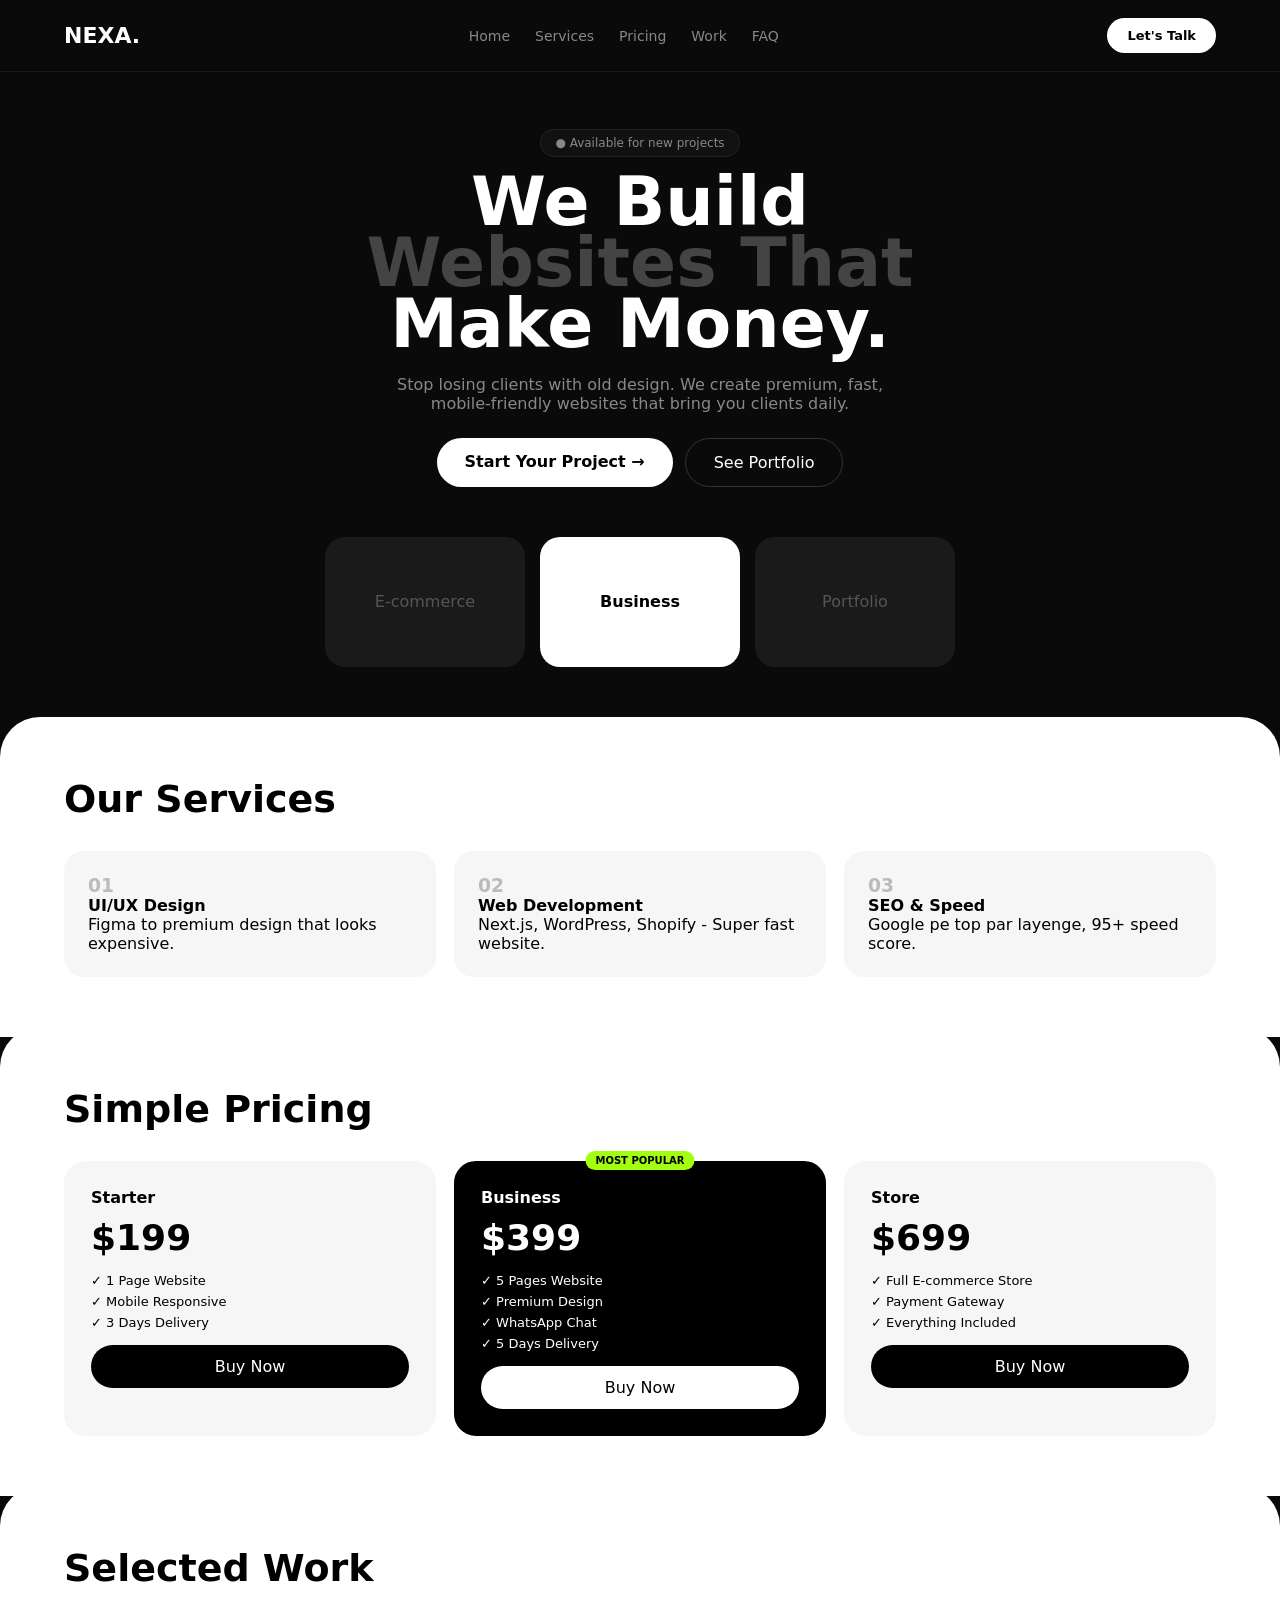
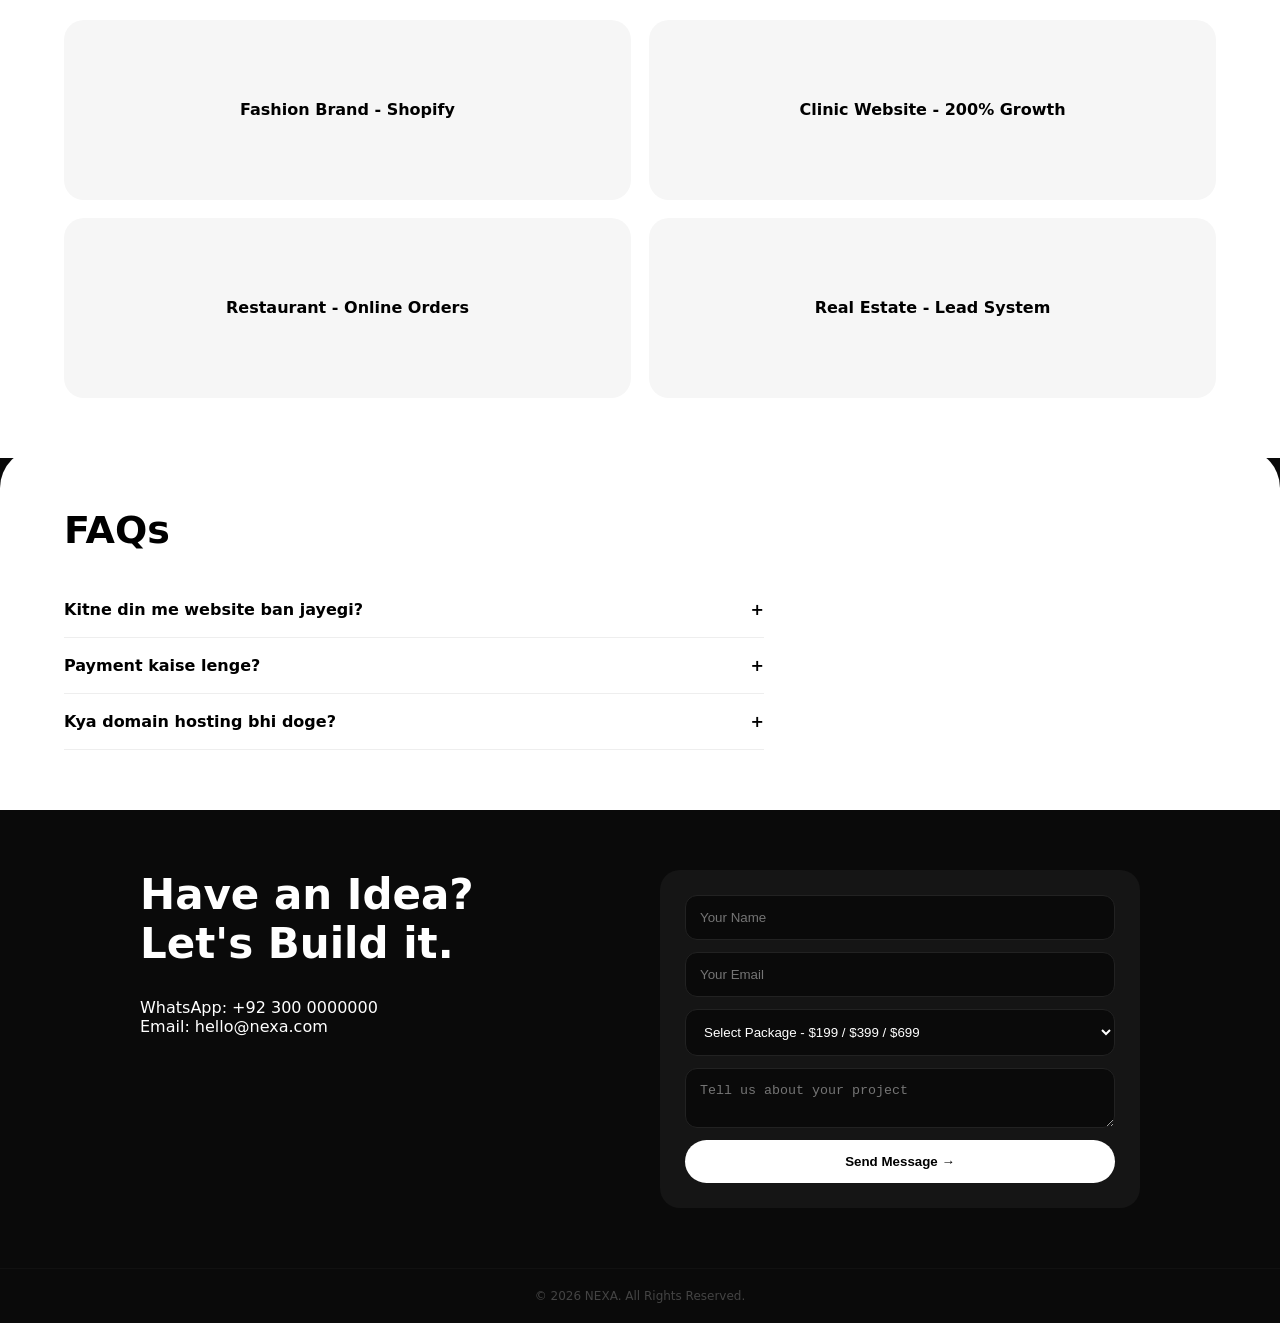
==== index.html @ 9cbc40fb "Add files via upload" ====
<!DOCTYPE html>
<html lang="en">
<head>
<meta charset="UTF-8"><meta name="viewport" content="width=device-width, initial-scale=1.0">
<title>NEXA - We Build Websites That Make Money</title>
<link rel="stylesheet" href="style.css">
</head>
<body>

<nav>
  <div class="logo">NEXA.</div>
  <div class="nav-links">
    <a href="#home">Home</a>
    <a href="#services">Services</a>
    <a href="#pricing">Pricing</a>
    <a href="#work">Work</a>
    <a href="#faq">FAQ</a>
  </div>
  <a href="#contact" class="btn-nav">Let's Talk</a>
</nav>

<section id="home" class="hero">
  <span class="badge">● Available for new projects</span>
  <h1>We Build <br><span>Websites That</span><br>Make Money.</h1>
  <p>Stop losing clients with old design. We create premium, fast, mobile-friendly websites that bring you clients daily.</p>
  <div class="hero-btns">
    <a href="#contact" class="btn-black">Start Your Project →</a>
    <a href="#work" class="btn-white-outline">See Portfolio</a>
  </div>
  <div class="hero-images">
    <div class="img-card">E-commerce</div>
    <div class="img-card black">Business</div>
    <div class="img-card">Portfolio</div>
  </div>
</section>

<section id="services" class="section white">
  <h2>Our Services</h2>
  <div class="grid-3">
    <div class="service-card"><h3>01</h3><h4>UI/UX Design</h4><p>Figma to premium design that looks expensive.</p></div>
    <div class="service-card"><h3>02</h3><h4>Web Development</h4><p>Next.js, WordPress, Shopify - Super fast website.</p></div>
    <div class="service-card"><h3>03</h3><h4>SEO & Speed</h4><p>Google pe top par layenge, 95+ speed score.</p></div>
  </div>
</section>

<section id="pricing" class="section white">
  <h2>Simple Pricing</h2>
  <div class="grid-3">
    <div class="price-card"><h4>Starter</h4><h3>$199</h3><ul><li>✓ 1 Page Website</li><li>✓ Mobile Responsive</li><li>✓ 3 Days Delivery</li></ul><a href="#contact">Buy Now</a></div>
    <div class="price-card popular"><span class="pop">MOST POPULAR</span><h4>Business</h4><h3>$399</h3><ul><li>✓ 5 Pages Website</li><li>✓ Premium Design</li><li>✓ WhatsApp Chat</li><li>✓ 5 Days Delivery</li></ul><a href="#contact">Buy Now</a></div>
    <div class="price-card"><h4>Store</h4><h3>$699</h3><ul><li>✓ Full E-commerce Store</li><li>✓ Payment Gateway</li><li>✓ Everything Included</li></ul><a href="#contact">Buy Now</a></div>
  </div>
</section>

<section id="work" class="section white"><h2>Selected Work</h2><div class="grid-2"><div class="work">Fashion Brand - Shopify</div><div class="work">Clinic Website - 200% Growth</div><div class="work">Restaurant - Online Orders</div><div class="work">Real Estate - Lead System</div></div></section>

<section id="faq" class="section white">
  <h2>FAQs</h2>
  <div class="faq-box">
    <div class="faq-item"><div class="faq-q">Kitne din me website ban jayegi? <span>+</span></div><div class="faq-a">3 se 7 din me complete website ready.</div></div>
    <div class="faq-item"><div class="faq-q">Payment kaise lenge? <span>+</span></div><div class="faq-a">50% advance, 50% kaam ke baad. JazzCash / Easypaisa / Bank.</div></div>
    <div class="faq-item"><div class="faq-q">Kya domain hosting bhi doge? <span>+</span></div><div class="faq-a">Ji haan, sab kuch hum karke denge.</div></div>
  </div>
</section>

<section id="contact" class="section dark">
  <div class="contact-wrap">
    <div><h2>Have an Idea?<br>Let's Build it.</h2><p>WhatsApp: +92 300 0000000<br>Email: hello@nexa.com</p></div>
    <form id="contactForm"><input type="text" placeholder="Your Name" required><input type="email" placeholder="Your Email" required><select><option>Select Package - $199 / $399 / $699</option><option>Starter $199</option><option>Business $399</option><option>Store $699</option></select><textarea placeholder="Tell us about your project" required></textarea><button type="submit">Send Message →</button></form>
  </div>
</section>

<footer>© 2026 NEXA. All Rights Reserved.</footer>
<script src="script.js"></script>
</body>
</html>
---- style.css ----
*{margin:0;padding:0;box-sizing:border-box}html{scroll-behavior:smooth}
body{font-family:system-ui,sans-serif;background:#0a0a0a;color:white}
nav{display:flex;justify-content:space-between;align-items:center;padding:18px 5%;position:sticky;top:0;background:rgba(10,10,10,0.9);backdrop-filter:blur(15px);z-index:100;border-bottom:1px solid #1a1a1a}
.logo{font-weight:800;font-size:22px}.nav-links{display:flex;gap:25px}.nav-links a{color:#888;text-decoration:none;font-size:14px}.btn-nav{background:white;color:black;padding:10px 20px;border-radius:30px;text-decoration:none;font-weight:600;font-size:13px}
.hero{text-align:center;padding:60px 5%}.badge{border:1px solid #222;background:#111;padding:6px 14px;border-radius:30px;font-size:12px;color:#888}
.hero h1{font-size:68px;line-height:0.9;margin:20px 0;font-weight:800}.hero h1 span{color:#444}
.hero p{color:#888;max-width:500px;margin:0 auto 25px}
.hero-btns{display:flex;gap:12px;justify-content:center}.btn-black{background:white;color:black;padding:14px 28px;border-radius:30px;text-decoration:none;font-weight:600}.btn-white-outline{border:1px solid #333;padding:14px 28px;border-radius:30px;text-decoration:none;color:white}
.hero-images{display:flex;gap:15px;justify-content:center;margin-top:50px}.img-card{background:#1a1a1a;width:200px;height:130px;border-radius:20px;display:flex;align-items:center;justify-content:center;color:#555}.img-card.black{background:white;color:black;font-weight:700}
.section{padding:60px 5%}.section.white{background:white;color:black;border-radius:40px 40px 0 0;margin-top:-10px}.section.dark{background:#0a0a0a}
.section h2{font-size:38px;font-weight:800;margin-bottom:30px}
.grid-3{display:grid;grid-template-columns:repeat(3,1fr);gap:18px}.grid-2{display:grid;grid-template-columns:repeat(2,1fr);gap:18px}
.service-card{background:#f6f6f6;padding:24px;border-radius:20px}.service-card h3{color:#bbb}.price-card{background:#f6f6f6;padding:25px;border-radius:22px;border:2px solid transparent}.price-card.popular{background:black;color:white;border-color:black;position:relative}.pop{position:absolute;top:-12px;left:50%;transform:translateX(-50%);background:#a3ff12;color:black;font-size:10px;padding:4px 10px;border-radius:20px;font-weight:700}
.price-card h3{font-size:36px;margin:10px 0}.price-card ul{list-style:none;margin:15px 0}.price-card li{font-size:13px;margin:6px 0}.price-card a{display:block;text-align:center;background:black;color:white;padding:12px;border-radius:30px;text-decoration:none;margin-top:10px}.price-card.popular a{background:white;color:black}
.work{background:#f6f6f6;height:180px;border-radius:20px;display:flex;align-items:center;justify-content:center;font-weight:700}
.faq-box{max-width:700px}.faq-item{border-bottom:1px solid #eee;padding:18px 0;cursor:pointer}.faq-q{display:flex;justify-content:space-between;font-weight:600}.faq-a{display:none;padding-top:10px;color:#666;font-size:14px}.faq-item.active .faq-a{display:block}
.contact-wrap{display:grid;grid-template-columns:1fr 1fr;gap:40px;max-width:1000px;margin:0 auto}.contact-wrap h2{font-size:42px}.contact-wrap form{background:#151515;padding:25px;border-radius:20px;display:grid;gap:12px}.contact-wrap input,.contact-wrap select,.contact-wrap textarea{background:#0a0a0a;border:1px solid #222;padding:14px;border-radius:12px;color:white}.contact-wrap button{background:white;color:black;padding:14px;border-radius:30px;border:none;font-weight:700;cursor:pointer}
footer{text-align:center;padding:20px;color:#444;font-size:12px;border-top:1px solid #111}
@media(max-width:800px){.grid-3,.grid-2,.contact-wrap{grid-template-columns:1fr}.hero h1{font-size:38px}.nav-links{display:none}}
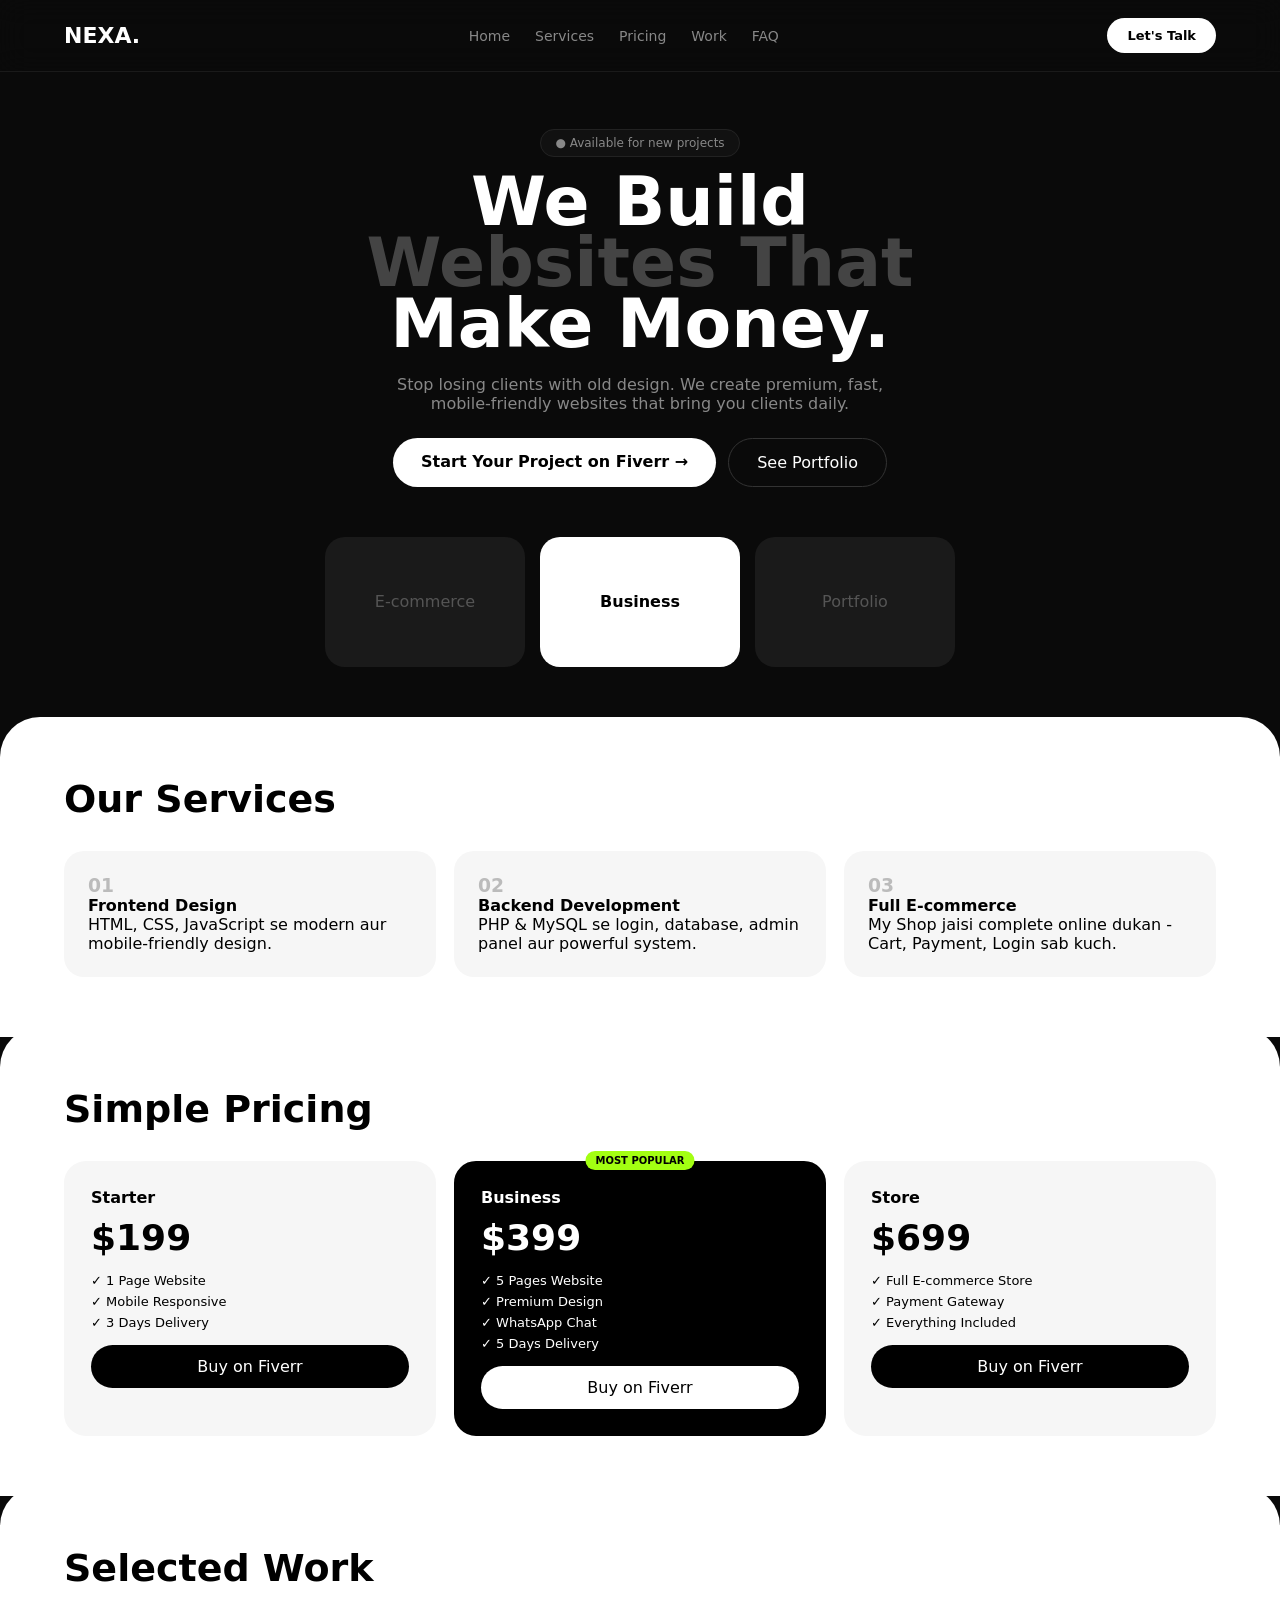
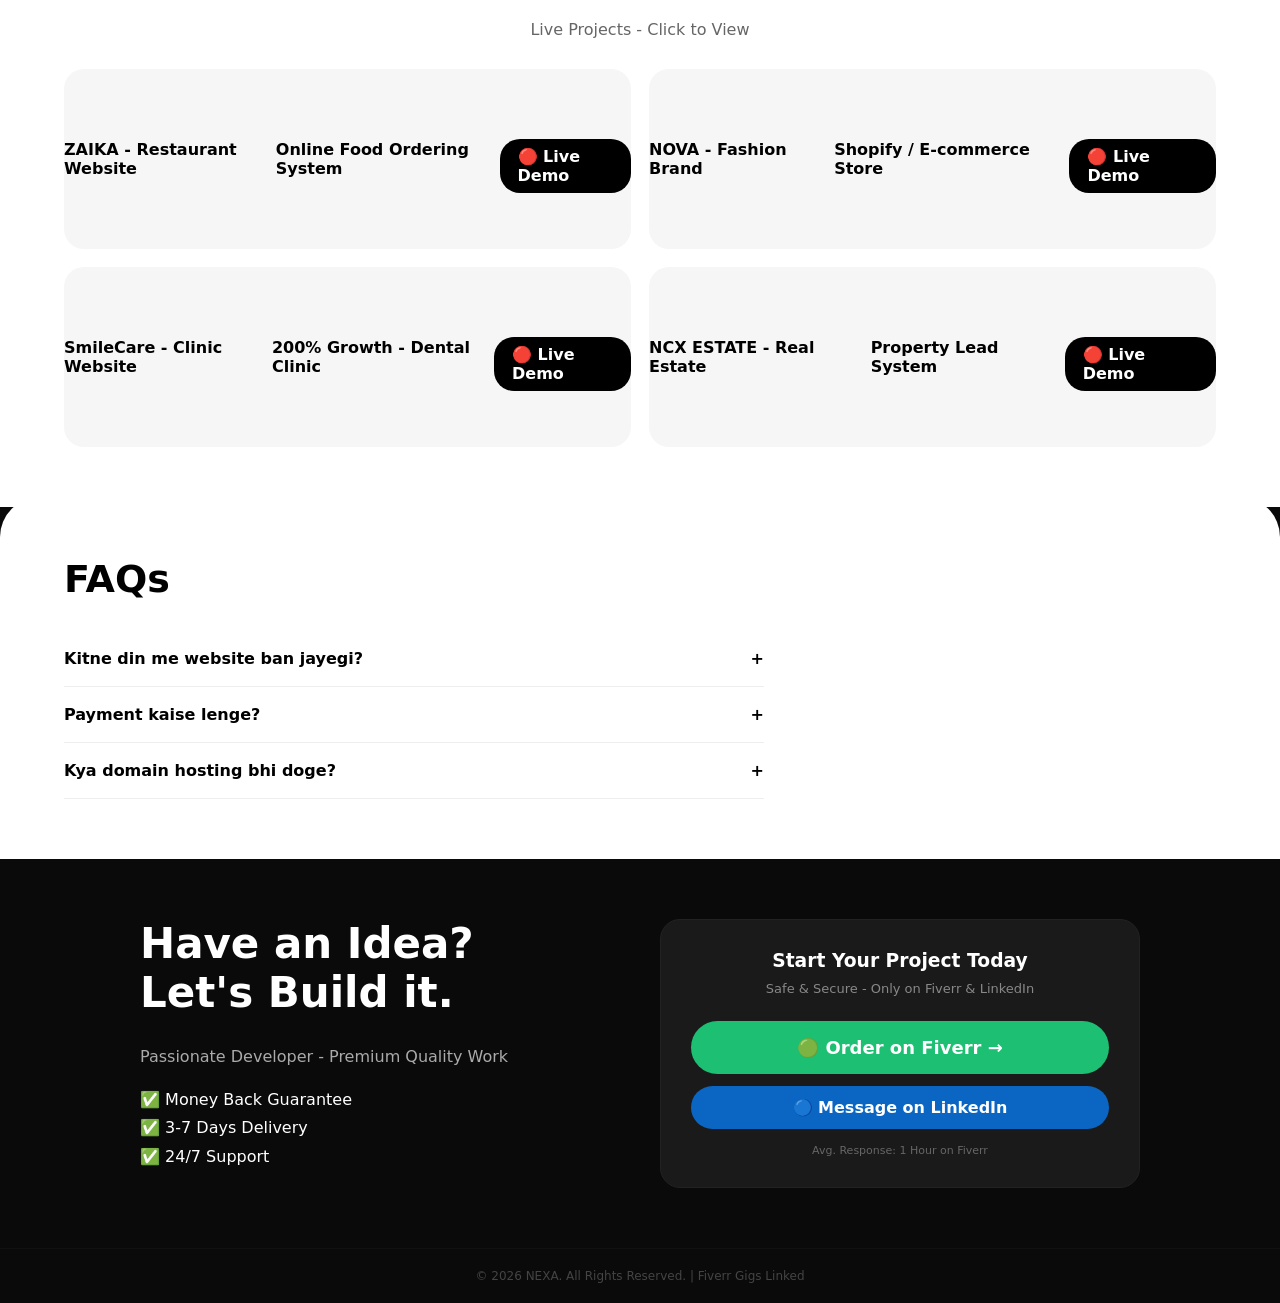
==== commit 6423ee92: "Revise index.html with new service details and links Updated service descriptions and added Fiverr l" ====
--- a/index.html
+++ b/index.html
@@ -24,7 +24,7 @@
   <h1>We Build <br><span>Websites That</span><br>Make Money.</h1>
   <p>Stop losing clients with old design. We create premium, fast, mobile-friendly websites that bring you clients daily.</p>
   <div class="hero-btns">
-    <a href="#contact" class="btn-black">Start Your Project →</a>
+    <a href="https://www.fiverr.com/s/K33adR4" target="_blank" class="btn-black">Start Your Project on Fiverr →</a>
     <a href="#work" class="btn-white-outline">See Portfolio</a>
   </div>
   <div class="hero-images">
@@ -37,40 +37,70 @@
 <section id="services" class="section white">
   <h2>Our Services</h2>
   <div class="grid-3">
-    <div class="service-card"><h3>01</h3><h4>UI/UX Design</h4><p>Figma to premium design that looks expensive.</p></div>
-    <div class="service-card"><h3>02</h3><h4>Web Development</h4><p>Next.js, WordPress, Shopify - Super fast website.</p></div>
-    <div class="service-card"><h3>03</h3><h4>SEO & Speed</h4><p>Google pe top par layenge, 95+ speed score.</p></div>
+    <div class="service-card"><h3>01</h3><h4>Frontend Design</h4><p>HTML, CSS, JavaScript se modern aur mobile-friendly design.</p></div>
+<div class="service-card"><h3>02</h3><h4>Backend Development</h4><p>PHP & MySQL se login, database, admin panel aur powerful system.</p></div>
+<div class="service-card"><h3>03</h3><h4>Full E-commerce</h4><p>My Shop jaisi complete online dukan - Cart, Payment, Login sab kuch.</p></div>
   </div>
 </section>
 
 <section id="pricing" class="section white">
   <h2>Simple Pricing</h2>
   <div class="grid-3">
-    <div class="price-card"><h4>Starter</h4><h3>$199</h3><ul><li>✓ 1 Page Website</li><li>✓ Mobile Responsive</li><li>✓ 3 Days Delivery</li></ul><a href="#contact">Buy Now</a></div>
-    <div class="price-card popular"><span class="pop">MOST POPULAR</span><h4>Business</h4><h3>$399</h3><ul><li>✓ 5 Pages Website</li><li>✓ Premium Design</li><li>✓ WhatsApp Chat</li><li>✓ 5 Days Delivery</li></ul><a href="#contact">Buy Now</a></div>
-    <div class="price-card"><h4>Store</h4><h3>$699</h3><ul><li>✓ Full E-commerce Store</li><li>✓ Payment Gateway</li><li>✓ Everything Included</li></ul><a href="#contact">Buy Now</a></div>
+    <div class="price-card"><h4>Starter</h4><h3>$199</h3><ul><li>✓ 1 Page Website</li><li>✓ Mobile Responsive</li><li>✓ 3 Days Delivery</li></ul><a href="https://www.fiverr.com/s/yeepEYb" target="_blank">Buy on Fiverr</a></div>
+    <div class="price-card popular"><span class="pop">MOST POPULAR</span><h4>Business</h4><h3>$399</h3><ul><li>✓ 5 Pages Website</li><li>✓ Premium Design</li><li>✓ WhatsApp Chat</li><li>✓ 5 Days Delivery</li></ul><a href="https://www.fiverr.com/s/Q224dz1" target="_blank">Buy on Fiverr</a></div>
+    <div class="price-card"><h4>Store</h4><h3>$699</h3><ul><li>✓ Full E-commerce Store</li><li>✓ Payment Gateway</li><li>✓ Everything Included</li></ul><a href="https://www.fiverr.com/s/K33adR4" target="_blank">Buy on Fiverr</a></div>
   </div>
 </section>
 
-<section id="work" class="section white"><h2>Selected Work</h2><div class="grid-2"><div class="work">Fashion Brand - Shopify</div><div class="work">Clinic Website - 200% Growth</div><div class="work">Restaurant - Online Orders</div><div class="work">Real Estate - Lead System</div></div></section>
+<section id="work" class="section white">
+  <h2>Selected Work</h2>
+  <p style="text-align:center; margin-bottom:30px; color:#666;">Live Projects - Click to View</p>
+  <div class="grid-2">
+    <div class="work"><h4>ZAIKA - Restaurant Website</h4><p>Online Food Ordering System</p><div style="margin-top:15px;"><a href="https://codefolio-labs.github.io/zaika/" target="_blank" style="background:#000; color:#fff; padding:8px 18px; border-radius:20px; text-decoration:none; display:inline-block;">🔴 Live Demo</a></div></div>
+    <div class="work"><h4>NOVA - Fashion Brand</h4><p>Shopify / E-commerce Store</p><div style="margin-top:15px;"><a href="https://codefolio-labs.github.io/nova/" target="_blank" style="background:#000; color:#fff; padding:8px 18px; border-radius:20px; text-decoration:none; display:inline-block;">🔴 Live Demo</a></div></div>
+    <div class="work"><h4>SmileCare - Clinic Website</h4><p>200% Growth - Dental Clinic</p><div style="margin-top:15px;"><a href="https://codefolio-labs.github.io/smilecare/" target="_blank" style="background:#000; color:#fff; padding:8px 18px; border-radius:20px; text-decoration:none; display:inline-block;">🔴 Live Demo</a></div></div>
+    <div class="work"><h4>NCX ESTATE - Real Estate</h4><p>Property Lead System</p><div style="margin-top:15px;"><a href="https://codefolio-labs.github.io/ncx-estate/" target="_blank" style="background:#000; color:#fff; padding:8px 18px; border-radius:20px; text-decoration:none; display:inline-block;">🔴 Live Demo</a></div></div>
+  </div>
+</section>
 
 <section id="faq" class="section white">
   <h2>FAQs</h2>
   <div class="faq-box">
     <div class="faq-item"><div class="faq-q">Kitne din me website ban jayegi? <span>+</span></div><div class="faq-a">3 se 7 din me complete website ready.</div></div>
-    <div class="faq-item"><div class="faq-q">Payment kaise lenge? <span>+</span></div><div class="faq-a">50% advance, 50% kaam ke baad. JazzCash / Easypaisa / Bank.</div></div>
+    <div class="faq-item"><div class="faq-q">Payment kaise lenge? <span>+</span></div><div class="faq-a">Safe payment via Fiverr - 100% secure.</div></div>
     <div class="faq-item"><div class="faq-q">Kya domain hosting bhi doge? <span>+</span></div><div class="faq-a">Ji haan, sab kuch hum karke denge.</div></div>
   </div>
 </section>
 
 <section id="contact" class="section dark">
   <div class="contact-wrap">
-    <div><h2>Have an Idea?<br>Let's Build it.</h2><p>WhatsApp: +92 300 0000000<br>Email: hello@nexa.com</p></div>
-    <form id="contactForm"><input type="text" placeholder="Your Name" required><input type="email" placeholder="Your Email" required><select><option>Select Package - $199 / $399 / $699</option><option>Starter $199</option><option>Business $399</option><option>Store $699</option></select><textarea placeholder="Tell us about your project" required></textarea><button type="submit">Send Message →</button></form>
+    <div>
+      <h2>Have an Idea?<br>Let's Build it.</h2>
+      <p style="margin-top:15px; color:#aaa;"> Passionate Developer - Premium Quality Work</p>
+      <div style="margin-top:20px;">
+        <p style="color:#fff; line-height:1.8;">✅ Money Back Guarantee<br>✅ 3-7 Days Delivery<br>✅ 24/7 Support</p>
+      </div>
+    </div>
+    
+   <div style="background:#1a1a1a; padding:30px; border-radius:20px; text-align:center; border:1px solid #222;">
+  <h3 style="color:#fff; margin-bottom:10px;">Start Your Project Today</h3>
+  <p style="color:#888; font-size:13px; margin-bottom:25px;">Safe & Secure - Only on Fiverr & LinkedIn</p>
+  
+  <a href="https://www.fiverr.com/s/K33adR4" target="_blank" style="display:block; background:#1DBF73; color:#fff; padding:16px; border-radius:30px; text-decoration:none; font-weight:900; font-size:18px; margin-bottom:12px;">
+    🟢 Order on Fiverr →
+  </a>
+  
+  <a href="https://www.linkedin.com/in/sania-aslam-8210b0408" target="_blank" style="display:block; background:#0A66C2; color:#fff; padding:12px; border-radius:30px; text-decoration:none; font-weight:bold; margin-bottom:12px;">
+    🔵 Message on LinkedIn
+  </a>
+
+  <p style="color:#666; font-size:11px; margin-top:15px;">Avg. Response: 1 Hour on Fiverr</p>
+</div>
+
   </div>
 </section>
 
-<footer>© 2026 NEXA. All Rights Reserved.</footer>
+<footer>© 2026 NEXA. All Rights Reserved. | Fiverr Gigs Linked</footer>
 <script src="script.js"></script>
 </body>
-</html>+</html>
